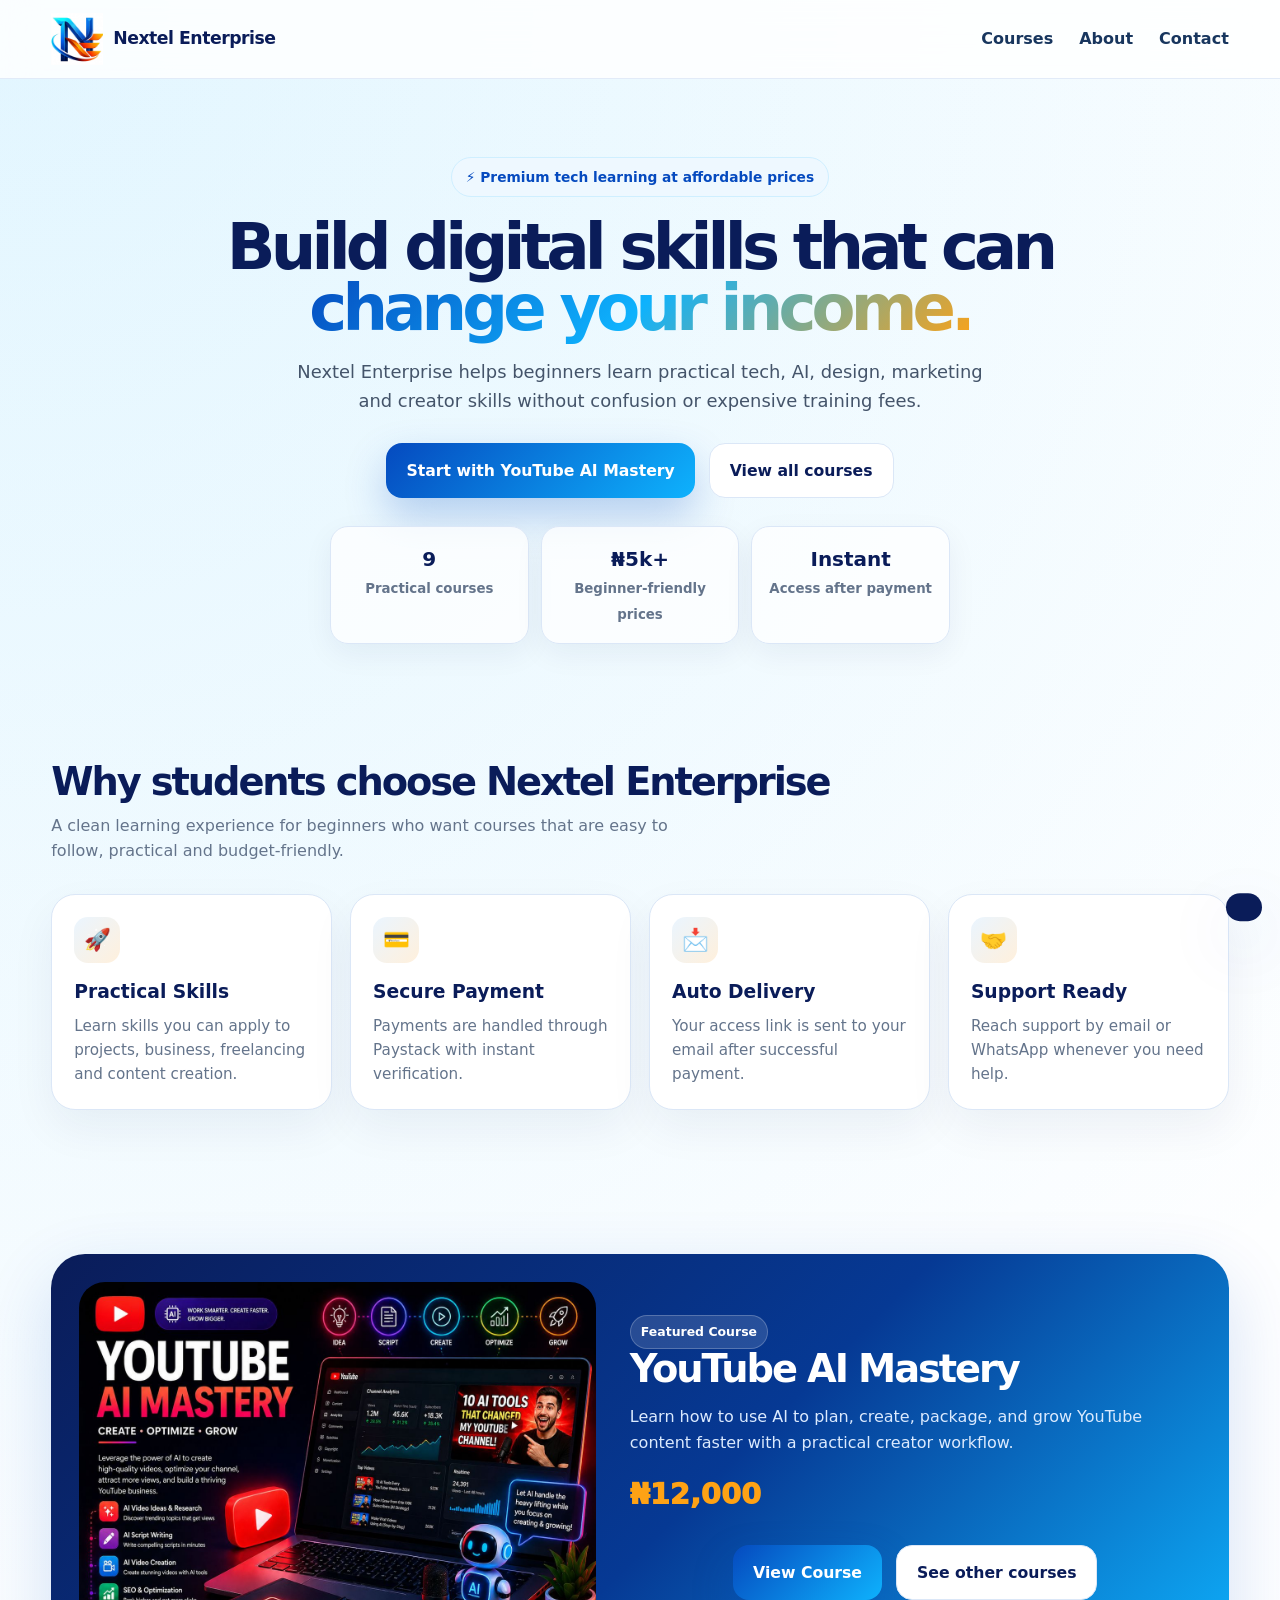
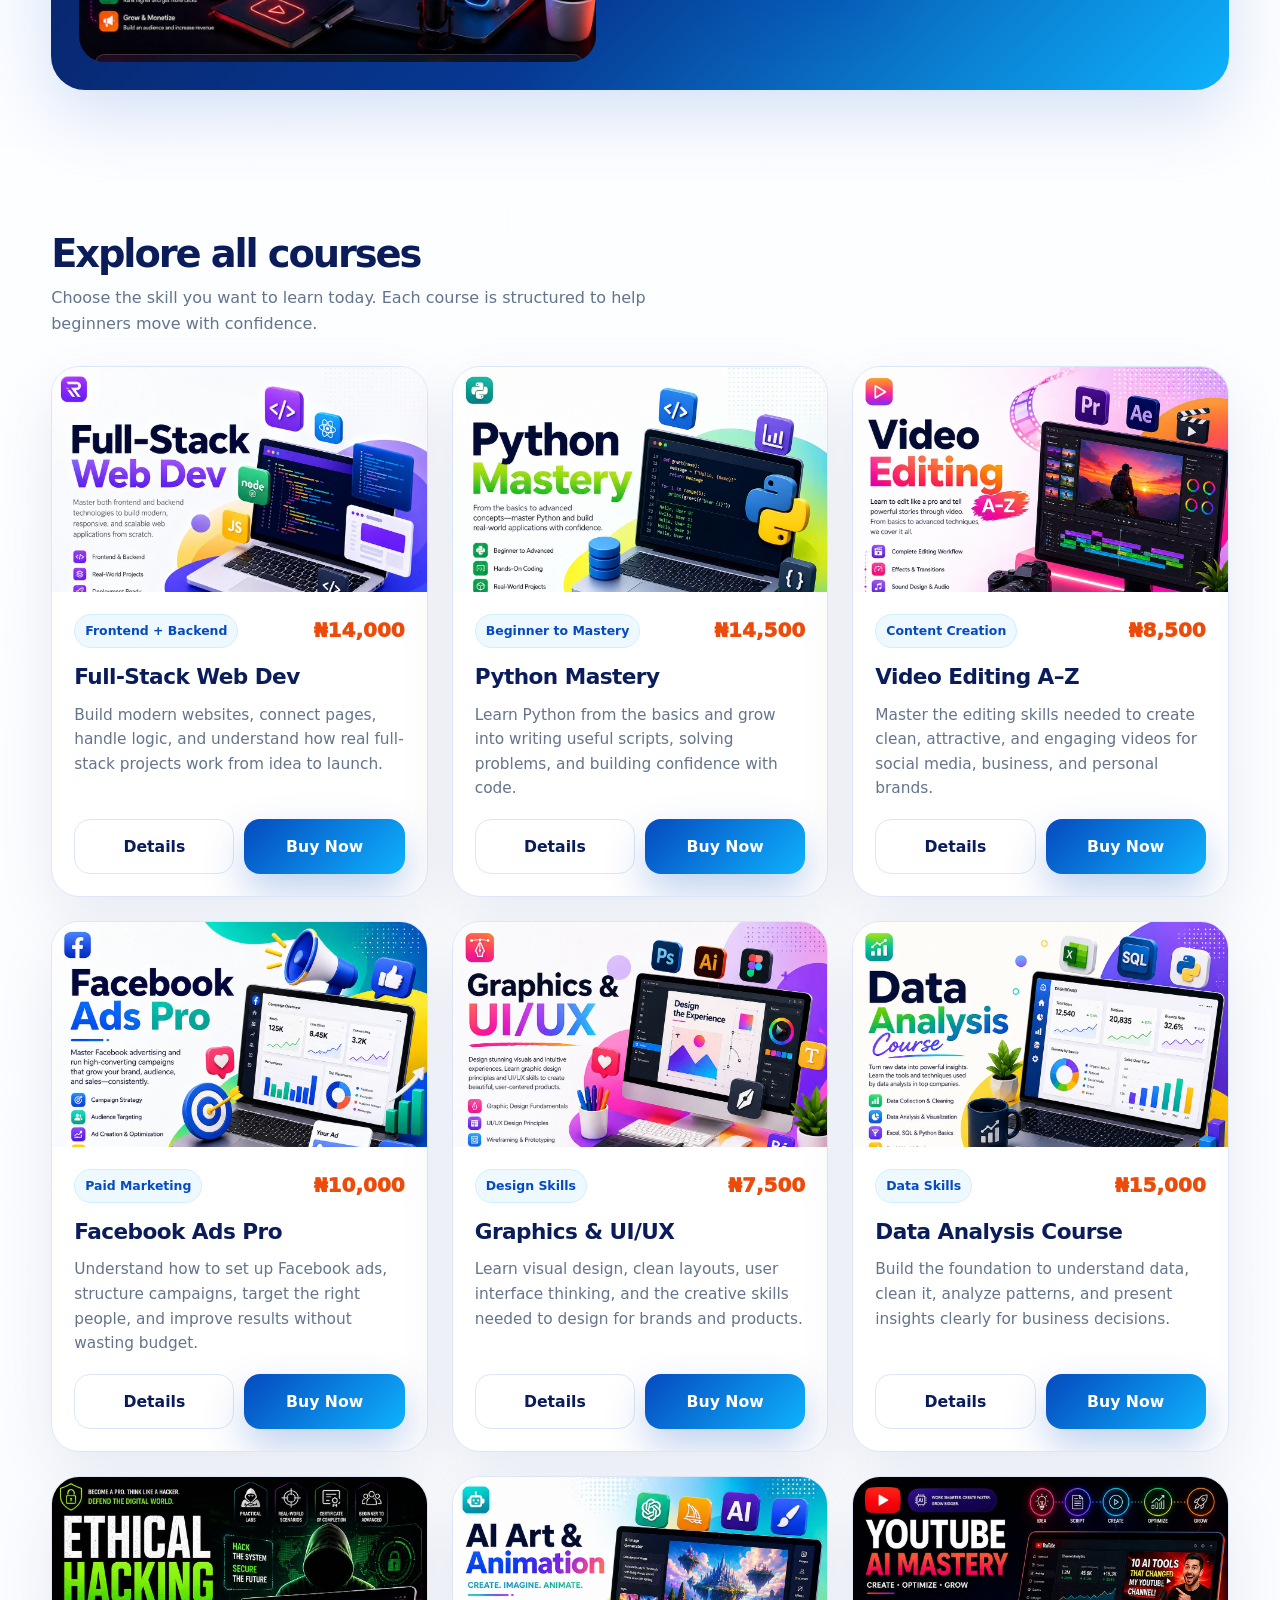
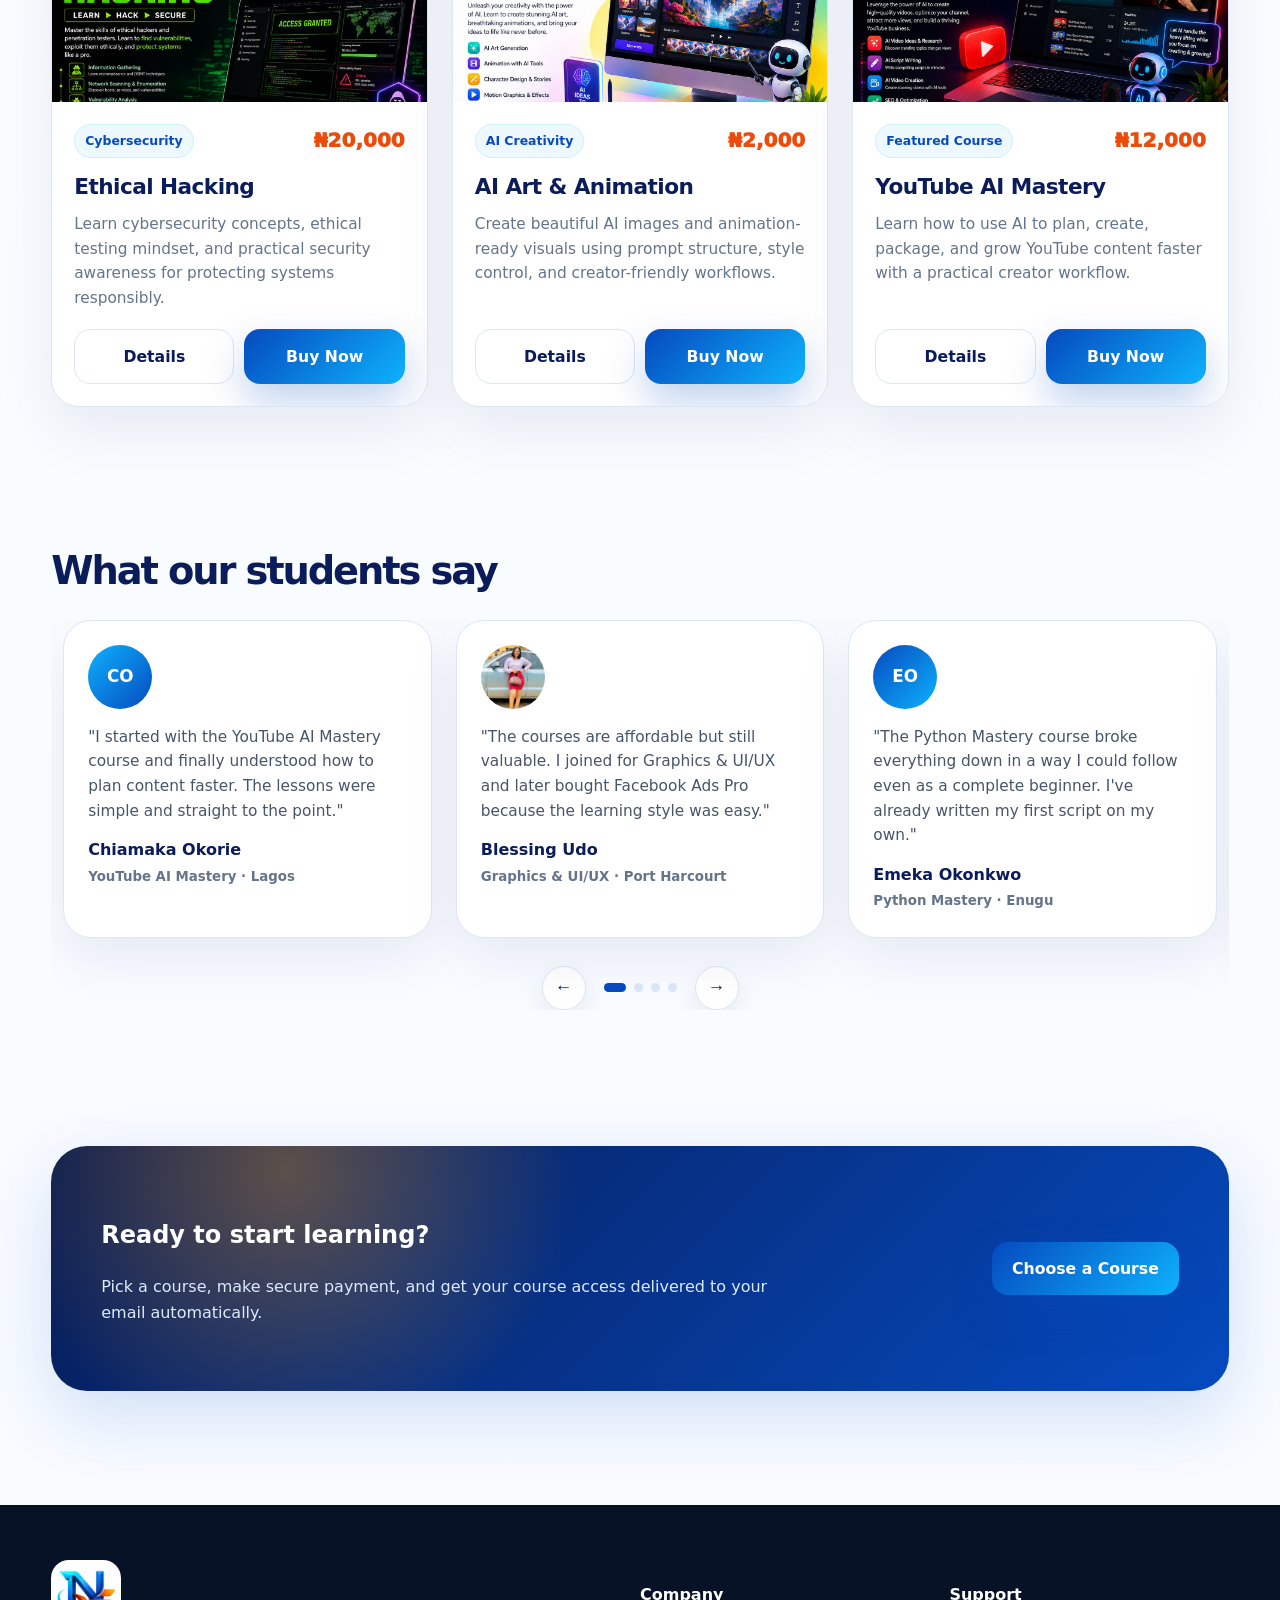
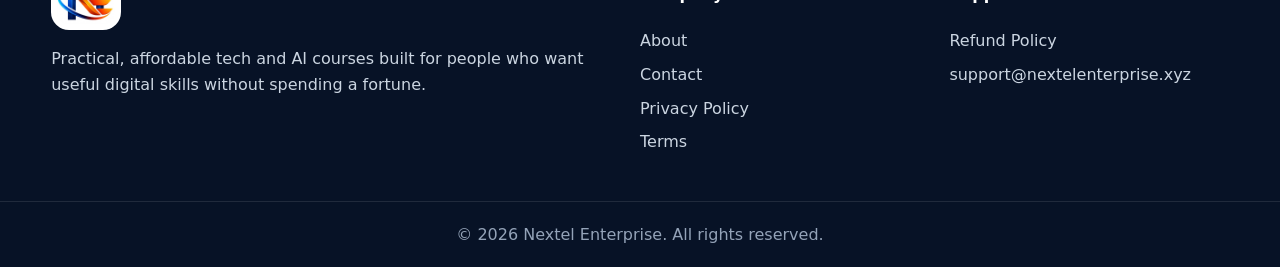
==== index.html @ 2b220c08 "Add files via upload" ====
<!doctype html>
<html lang="en">

<!-- Mirrored from nextelenterprise.xyz/ by HTTrack Website Copier/3.x [XR&CO'2014], Mon, 29 Jun 2026 17:28:44 GMT -->
<!-- Added by HTTrack --><meta http-equiv="content-type" content="text/html;charset=UTF-8" /><!-- /Added by HTTrack -->
<head>
  <meta charset="utf-8">
  <meta name="viewport" content="width=device-width, initial-scale=1">
  <title>Nextel Enterprise - Affordable Tech &amp; AI Courses</title>
  <meta name="description" content="Affordable tech and AI courses from Nextel Enterprise. Learn practical skills in web development, Python, video editing, Facebook ads, UI/UX, data analysis, ethical hacking and YouTube AI.">
  <meta name="theme-color" content="#054ABF">
  <meta property="og:title" content="Nextel Enterprise - Affordable Tech &amp; AI Courses">
  <meta property="og:description" content="Affordable tech and AI courses from Nextel Enterprise. Learn practical skills in web development, Python, video editing, Facebook ads, UI/UX, data analysis, ethical hacking and YouTube AI.">
  <meta property="og:image" content="assets/images/logo.png">
  <meta property="og:url" content="index.html">
  <meta property="og:type" content="website">
  <link rel="apple-touch-icon" sizes="180x180" href="assets/favicon/apple-touch-icon.png">
  <link rel="icon" type="image/png" sizes="32x32" href="assets/favicon/favicon-32x32.png">
  <link rel="icon" type="image/png" sizes="16x16" href="assets/favicon/favicon-16x16.png">
  <link rel="manifest" href="assets/favicon/site.webmanifest">
  <link rel="shortcut icon" href="assets/favicon/favicon.ico">
  <link rel="stylesheet" href="assets/css/style.css">
  <script src="https://js.paystack.co/v1/inline.js"></script>
</head>
<body>
<header class="site-header">
  <nav class="nav container">
    <a href="index.html" class="brand" aria-label="Nextel Enterprise home"><img src="assets/images/logo.png" alt="Nextel Enterprise logo"><span>Nextel Enterprise</span></a>
    <button class="nav-toggle" type="button" aria-label="Open menu">☰</button>
    <div class="nav-links">
      <a href="index.html#courses">Courses</a><a href="about.html">About</a><a href="contact.html">Contact</a>
    </div>
  </nav>
</header>
<main>
<section class="hero">
  <div class="container hero-grid">
    <div>
      <span class="eyebrow">⚡ Premium tech learning at affordable prices</span>
      <h1>Build digital skills that can <span>change your income.</span></h1>
      <p>Nextel Enterprise helps beginners learn practical tech, AI, design, marketing and creator skills without confusion or expensive training fees.</p>
      <div class="hero-actions"><a class="btn btn-primary" href="#featured">Start with YouTube AI Mastery</a><a class="btn btn-light" href="#courses">View all courses</a></div>
      <div class="stats"><div class="stat"><b>9</b><small>Practical courses</small></div><div class="stat"><b>₦5k+</b><small>Beginner-friendly prices</small></div><div class="stat"><b>Instant</b><small>Access after payment</small></div></div>
    </div>
  </div>
</section>
<section class="section">
  <div class="container">
    <div class="section-head"><div><h2>Why students choose Nextel Enterprise</h2><p class="lead">A clean learning experience for beginners who want courses that are easy to follow, practical and budget-friendly.</p></div></div>
    <div class="feature-grid">
      <div class="feature"><div class="icon">🚀</div><h3>Practical Skills</h3><p>Learn skills you can apply to projects, business, freelancing and content creation.</p></div>
      <div class="feature"><div class="icon">💳</div><h3>Secure Payment</h3><p>Payments are handled through Paystack with instant verification.</p></div>
      <div class="feature"><div class="icon">📩</div><h3>Auto Delivery</h3><p>Your access link is sent to your email after successful payment.</p></div>
      <div class="feature"><div class="icon">🤝</div><h3>Support Ready</h3><p>Reach support by email or WhatsApp whenever you need help.</p></div>
    </div>
  </div>
</section>
<section class="section" id="featured"><div class="container featured"><img class="js-lightbox" src="assets/images/youtube-ai-mastery.jpg" alt="YouTube AI Mastery"><div><span class="badge">Featured Course</span><h2>YouTube AI Mastery</h2><p>Learn how to use AI to plan, create, package, and grow YouTube content faster with a practical creator workflow.</p><div class="price">₦12,000</div><div class="hero-actions"><a class="btn btn-primary" href="product6c25.html?course=youtube-ai-mastery">View Course</a><a class="btn btn-light" href="#courses">See other courses</a></div></div></div></section>
<section class="section" id="courses">
  <div class="container">
    <div class="section-head"><div><h2>Explore all courses</h2><p class="lead">Choose the skill you want to learn today. Each course is structured to help beginners move with confidence.</p></div></div>
    <div class="courses-grid">
            <article class="course-card">
        <img class="course-img js-lightbox" src="assets/images/full-stack-web-dev.jpg" alt="Full-Stack Web Dev course image">
        <div class="course-body"><div class="course-top"><span class="badge">Frontend + Backend</span><span class="price">₦14,000</span></div><h3>Full-Stack Web Dev</h3><p>Build modern websites, connect pages, handle logic, and understand how real full-stack projects work from idea to launch.</p><div class="course-actions"><a class="btn btn-light" href="product6163.html?course=full-stack-web-dev">Details</a><a class="btn btn-primary" href="product6163.html?course=full-stack-web-dev#checkout">Buy Now</a></div></div>
      </article>
            <article class="course-card">
        <img class="course-img js-lightbox" src="assets/images/python-mastery.jpg" alt="Python Mastery course image">
        <div class="course-body"><div class="course-top"><span class="badge">Beginner to Mastery</span><span class="price">₦14,500</span></div><h3>Python Mastery</h3><p>Learn Python from the basics and grow into writing useful scripts, solving problems, and building confidence with code.</p><div class="course-actions"><a class="btn btn-light" href="productb296.html?course=python-mastery">Details</a><a class="btn btn-primary" href="productb296.html?course=python-mastery#checkout">Buy Now</a></div></div>
      </article>
            <article class="course-card">
        <img class="course-img js-lightbox" src="assets/images/video-editing-az.jpg" alt="Video Editing A–Z course image">
        <div class="course-body"><div class="course-top"><span class="badge">Content Creation</span><span class="price">₦8,500</span></div><h3>Video Editing A–Z</h3><p>Master the editing skills needed to create clean, attractive, and engaging videos for social media, business, and personal brands.</p><div class="course-actions"><a class="btn btn-light" href="productea76.html?course=video-editing-az">Details</a><a class="btn btn-primary" href="productea76.html?course=video-editing-az#checkout">Buy Now</a></div></div>
      </article>
            <article class="course-card">
        <img class="course-img js-lightbox" src="assets/images/facebook-ads-pro.jpg" alt="Facebook Ads Pro course image">
        <div class="course-body"><div class="course-top"><span class="badge">Paid Marketing</span><span class="price">₦10,000</span></div><h3>Facebook Ads Pro</h3><p>Understand how to set up Facebook ads, structure campaigns, target the right people, and improve results without wasting budget.</p><div class="course-actions"><a class="btn btn-light" href="product3ab4.html?course=facebook-ads-pro">Details</a><a class="btn btn-primary" href="product3ab4.html?course=facebook-ads-pro#checkout">Buy Now</a></div></div>
      </article>
            <article class="course-card">
        <img class="course-img js-lightbox" src="assets/images/graphics-ui-ux.jpg" alt="Graphics &amp; UI/UX course image">
        <div class="course-body"><div class="course-top"><span class="badge">Design Skills</span><span class="price">₦7,500</span></div><h3>Graphics &amp; UI/UX</h3><p>Learn visual design, clean layouts, user interface thinking, and the creative skills needed to design for brands and products.</p><div class="course-actions"><a class="btn btn-light" href="product063f.html?course=graphics-ui-ux">Details</a><a class="btn btn-primary" href="product063f.html?course=graphics-ui-ux#checkout">Buy Now</a></div></div>
      </article>
            <article class="course-card">
        <img class="course-img js-lightbox" src="assets/images/data-analysis-course.jpg" alt="Data Analysis Course course image">
        <div class="course-body"><div class="course-top"><span class="badge">Data Skills</span><span class="price">₦15,000</span></div><h3>Data Analysis Course</h3><p>Build the foundation to understand data, clean it, analyze patterns, and present insights clearly for business decisions.</p><div class="course-actions"><a class="btn btn-light" href="product6f91.html?course=data-analysis-course">Details</a><a class="btn btn-primary" href="product6f91.html?course=data-analysis-course#checkout">Buy Now</a></div></div>
      </article>
            <article class="course-card">
        <img class="course-img js-lightbox" src="assets/images/ethical-hacking.jpg" alt="Ethical Hacking course image">
        <div class="course-body"><div class="course-top"><span class="badge">Cybersecurity</span><span class="price">₦20,000</span></div><h3>Ethical Hacking</h3><p>Learn cybersecurity concepts, ethical testing mindset, and practical security awareness for protecting systems responsibly.</p><div class="course-actions"><a class="btn btn-light" href="productf786.html?course=ethical-hacking">Details</a><a class="btn btn-primary" href="productf786.html?course=ethical-hacking#checkout">Buy Now</a></div></div>
      </article>
            <article class="course-card">
        <img class="course-img js-lightbox" src="assets/images/ai-art-animation.jpg" alt="AI Art &amp; Animation course image">
        <div class="course-body"><div class="course-top"><span class="badge">AI Creativity</span><span class="price">₦2,000</span></div><h3>AI Art &amp; Animation</h3><p>Create beautiful AI images and animation-ready visuals using prompt structure, style control, and creator-friendly workflows.</p><div class="course-actions"><a class="btn btn-light" href="product73f9.html?course=ai-art-animation">Details</a><a class="btn btn-primary" href="product73f9.html?course=ai-art-animation#checkout">Buy Now</a></div></div>
      </article>
            <article class="course-card">
        <img class="course-img js-lightbox" src="assets/images/youtube-ai-mastery.jpg" alt="YouTube AI Mastery course image">
        <div class="course-body"><div class="course-top"><span class="badge">Featured Course</span><span class="price">₦12,000</span></div><h3>YouTube AI Mastery</h3><p>Learn how to use AI to plan, create, package, and grow YouTube content faster with a practical creator workflow.</p><div class="course-actions"><a class="btn btn-light" href="product6c25.html?course=youtube-ai-mastery">Details</a><a class="btn btn-primary" href="product6c25.html?course=youtube-ai-mastery#checkout">Buy Now</a></div></div>
      </article>
          </div>
  </div>
</section>
<section class="section testimonials-section">
  <div class="container">
    <div class="section-head"><div><h2>What our students say</h2></div></div>
    <div class="testimonial-slider-wrap">
      <div class="testimonial-track" id="testimonialTrack">

        <div class="testimonial-slide">
          <div class="testimonial-card">
            <div class="testimonial-avatar" style="background:linear-gradient(135deg,#0EB2FD,#054ABF)">CO</div>
            <div class="testimonial-body">
              <p>"I started with the YouTube AI Mastery course and finally understood how to plan content faster. The lessons were simple and straight to the point."</p>
              <div class="testimonial-author"><b>Chiamaka Okorie</b><small>YouTube AI Mastery &middot; Lagos</small></div>
            </div>
          </div>
        </div>

        <div class="testimonial-slide">
          <div class="testimonial-card">
            <img src="assets/images/testimony2.jpg" alt="Blessing Udo">
            <div class="testimonial-body">
              <p>"The courses are affordable but still valuable. I joined for Graphics &amp; UI/UX and later bought Facebook Ads Pro because the learning style was easy."</p>
              <div class="testimonial-author"><b>Blessing Udo</b><small>Graphics &amp; UI/UX &middot; Port Harcourt</small></div>
            </div>
          </div>
        </div>

        <div class="testimonial-slide">
          <div class="testimonial-card">
            <div class="testimonial-avatar" style="background:linear-gradient(135deg,#054ABF,#0EB2FD)">EO</div>
            <div class="testimonial-body">
              <p>"The Python Mastery course broke everything down in a way I could follow even as a complete beginner. I've already written my first script on my own."</p>
              <div class="testimonial-author"><b>Emeka Okonkwo</b><small>Python Mastery &middot; Enugu</small></div>
            </div>
          </div>
        </div>

        <div class="testimonial-slide">
          <div class="testimonial-card">
            <div class="testimonial-avatar" style="background:linear-gradient(135deg,#EB4C0B,#FEA215)">FA</div>
            <div class="testimonial-body">
              <p>"I enrolled in the Video Editing A–Z course and within two weeks I was editing reels for small businesses around me. Money well spent."</p>
              <div class="testimonial-author"><b>Fatima Abubakar</b><small>Video Editing A–Z &middot; Abuja</small></div>
            </div>
          </div>
        </div>

        <div class="testimonial-slide">
          <div class="testimonial-card">
            <div class="testimonial-avatar" style="background:linear-gradient(135deg,#0A1C59,#054ABF)">TN</div>
            <div class="testimonial-body">
              <p>"The Data Analysis course gave me a real edge at work. My boss noticed the difference in how I present reports and I got more responsibilities."</p>
              <div class="testimonial-author"><b>Tunde Nwosu</b><small>Data Analysis &middot; Ibadan</small></div>
            </div>
          </div>
        </div>

        <div class="testimonial-slide">
          <div class="testimonial-card">
            <div class="testimonial-avatar" style="background:linear-gradient(135deg,#054ABF,#FEA215)">AO</div>
            <div class="testimonial-body">
              <p>"Facebook Ads Pro changed how I run campaigns for my clothing business. I went from wasting money on boosting posts to running proper ad sets."</p>
              <div class="testimonial-author"><b>Adaeze Onyeka</b><small>Facebook Ads Pro &middot; Onitsha</small></div>
            </div>
          </div>
        </div>

      </div>
      <div class="testimonial-controls">
        <button class="t-btn t-prev" id="tPrev" aria-label="Previous">&#8592;</button>
        <div class="t-dots" id="tDots"></div>
        <button class="t-btn t-next" id="tNext" aria-label="Next">&#8594;</button>
      </div>
    </div>
  </div>
</section>
<section class="cta"><div class="container cta-box"><div><h2>Ready to start learning?</h2><p>Pick a course, make secure payment, and get your course access delivered to your email automatically.</p></div><a class="btn btn-primary" href="#courses">Choose a Course</a></div></section>
</main>
<footer class="footer">
  <div class="container footer-grid">
    <div><img src="assets/images/logo.png" class="footer-logo" alt="Nextel Enterprise"><p>Practical, affordable tech and AI courses built for people who want useful digital skills without spending a fortune.</p></div>
    <div><h4>Company</h4><a href="about.html">About</a><a href="contact.html">Contact</a><a href="privacy.html">Privacy Policy</a><a href="terms.html">Terms</a></div>
    <div><h4>Support</h4><a href="refund.html">Refund Policy</a><a href="mailto:support@nextelenterprise.xyz">support@nextelenterprise.xyz</a></div>
  </div>
  <div class="footer-bottom">© 2026 Nextel Enterprise. All rights reserved.</div>
</footer>
<div id="toast" class="toast"></div>
<script src="assets/js/main.js"></script>
</body>

<!-- Mirrored from nextelenterprise.xyz/ by HTTrack Website Copier/3.x [XR&CO'2014], Mon, 29 Jun 2026 17:29:17 GMT -->
</html>
---- assets/css/style.css ----
:root{--primary:#054ABF;--sky:#0EB2FD;--navy:#0A1C59;--orange:#EB4C0B;--gold:#FEA215;--soft:#F4F8FF;--ink:#071226;--muted:#64748b;--card:#ffffff;--line:#dbe7f7;--shadow:0 24px 70px rgba(5,74,191,.16);--radius:24px}*{box-sizing:border-box}html{scroll-behavior:smooth}body{margin:0;font-family:Inter,ui-sans-serif,system-ui,-apple-system,BlinkMacSystemFont,"Segoe UI",sans-serif;color:var(--ink);background:radial-gradient(circle at top left,rgba(14,178,253,.12),transparent 34%),linear-gradient(180deg,#fff 0,#f7fbff 100%);line-height:1.6}a{text-decoration:none;color:inherit}img{max-width:100%;display:block}.container{width:min(1180px,92%);margin:auto}.site-header{position:sticky;top:0;z-index:50;background:rgba(255,255,255,.82);backdrop-filter:blur(18px);border-bottom:1px solid rgba(219,231,247,.8)}.nav{height:78px;display:flex;align-items:center;justify-content:space-between}.brand{display:flex;align-items:center;gap:10px;font-weight:900;color:var(--navy);letter-spacing:-.03em}.brand img{width:52px;height:52px;object-fit:contain}.brand span{font-size:1.08rem}.nav-links{display:flex;align-items:center;gap:26px;font-weight:700;color:#18365e}.nav-links a:hover{color:var(--primary)}.nav-cta{background:linear-gradient(135deg,var(--primary),var(--sky));color:#fff!important;padding:12px 18px;border-radius:999px;box-shadow:0 12px 28px rgba(5,74,191,.24)}.nav-toggle{display:none;border:0;background:var(--navy);color:#fff;border-radius:12px;padding:10px 12px;font-size:1.2rem}.hero{padding:78px 0 46px;position:relative;overflow:hidden}.hero-grid{display:grid;grid-template-columns:1fr;align-items:center;gap:48px;max-width:880px;margin:auto;text-align:center}.eyebrow{display:inline-flex;align-items:center;gap:8px;background:#eef8ff;color:var(--primary);padding:8px 14px;border:1px solid #cfefff;border-radius:999px;font-size:.86rem;font-weight:900}.hero h1{font-size:clamp(2.45rem,5vw,5.4rem);line-height:.96;margin:20px 0 18px;letter-spacing:-.075em;color:var(--navy)}.hero h1 span{background:linear-gradient(135deg,var(--primary),var(--sky),var(--gold));-webkit-background-clip:text;color:transparent}.hero p{font-size:1.12rem;color:#44546a;max-width:720px;margin-left:auto;margin-right:auto}.hero-actions{display:flex;gap:14px;flex-wrap:wrap;margin:28px 0;justify-content:center}.btn{display:inline-flex;align-items:center;justify-content:center;gap:9px;border:0;border-radius:16px;padding:14px 20px;font-weight:900;cursor:pointer;transition:.25s ease;font-size:.98rem}.btn-primary{color:#fff;background:linear-gradient(135deg,var(--primary),var(--sky));box-shadow:0 18px 40px rgba(5,74,191,.25)}.btn-dark{color:#fff;background:var(--navy)}.btn-light{color:var(--navy);background:#fff;border:1px solid var(--line)}.btn:hover{transform:translateY(-2px)}.stats{display:grid;grid-template-columns:repeat(3,1fr);gap:12px;max-width:620px;margin:18px auto 0}.stat{background:rgba(255,255,255,.75);border:1px solid var(--line);border-radius:18px;padding:16px;box-shadow:0 10px 30px rgba(10,28,89,.06)}.stat b{display:block;color:var(--navy);font-size:1.25rem}.stat small{color:var(--muted);font-weight:700}.hero-card{position:relative}.hero-card:before{content:"";position:absolute;inset:35px -18px -18px 35px;background:linear-gradient(135deg,var(--sky),var(--gold));border-radius:32px;filter:blur(1px);opacity:.48}.hero-image{position:relative;border-radius:32px;overflow:hidden;box-shadow:var(--shadow);border:1px solid #fff;background:#fff}.hero-image img{width:100%;height:560px;object-fit:cover}.floating{position:absolute;left:-22px;bottom:36px;background:#fff;border:1px solid var(--line);box-shadow:var(--shadow);border-radius:22px;padding:16px 18px;max-width:250px}.floating b{color:var(--navy)}.section{padding:72px 0}.section-head{display:flex;justify-content:space-between;gap:25px;align-items:end;margin-bottom:30px}.section h2{font-size:clamp(2rem,3vw,3.2rem);line-height:1.02;margin:0;color:var(--navy);letter-spacing:-.055em}.section p.lead{color:var(--muted);max-width:620px;margin:12px 0 0}.feature-grid{display:grid;grid-template-columns:repeat(4,1fr);gap:18px}.feature{background:#fff;border:1px solid var(--line);border-radius:var(--radius);padding:22px;box-shadow:0 18px 45px rgba(10,28,89,.06)}.feature .icon{width:46px;height:46px;border-radius:14px;display:grid;place-items:center;background:linear-gradient(135deg,#eaf5ff,#fff0dc);font-size:1.35rem}.feature h3{margin:14px 0 7px;color:var(--navy)}.feature p{margin:0;color:var(--muted);font-size:.95rem}.courses-grid{display:grid;grid-template-columns:repeat(3,1fr);gap:24px}.course-card{background:#fff;border:1px solid var(--line);border-radius:28px;overflow:hidden;box-shadow:0 24px 60px rgba(10,28,89,.08);display:flex;flex-direction:column}.course-img{height:225px;object-fit:cover;object-position:top center;width:100%;background:#eaf3ff;cursor:zoom-in}.course-body{padding:22px;display:flex;flex-direction:column;flex:1}.course-top{display:flex;justify-content:space-between;gap:12px;align-items:start}.badge{display:inline-flex;background:#eef8ff;color:var(--primary);border:1px solid #cfefff;border-radius:999px;padding:6px 10px;font-size:.78rem;font-weight:900}.price{font-size:1.25rem;font-weight:950;color:var(--orange);white-space:nowrap}.course-card h3{font-size:1.35rem;margin:12px 0 8px;color:var(--navy);letter-spacing:-.025em}.course-card p{color:var(--muted);margin:0 0 18px;font-size:.96rem}.course-actions{margin-top:auto;display:grid;grid-template-columns:1fr 1fr;gap:10px}.featured{display:grid;grid-template-columns:.95fr 1.05fr;gap:34px;align-items:center;background:linear-gradient(135deg,var(--navy),#063994 55%,var(--sky));border-radius:34px;padding:28px;color:#fff;box-shadow:var(--shadow);overflow:hidden}.featured img{border-radius:26px;height:380px;width:100%;object-fit:cover;object-position:top center;cursor:zoom-in}.featured h2{color:#fff}.featured p{color:#dbeafe}.featured .badge{background:rgba(255,255,255,.13);border-color:rgba(255,255,255,.22);color:#fff}.featured .price{color:var(--gold);font-size:1.8rem}.testimonials{display:grid;grid-template-columns:1fr 1fr;gap:24px}.testimonial{background:#fff;border:1px solid var(--line);border-radius:28px;padding:22px;box-shadow:0 20px 55px rgba(10,28,89,.08);display:grid;grid-template-columns:112px 1fr;gap:18px;align-items:center}.testimonial img{width:112px;height:140px;object-fit:cover;object-position:top center;border-radius:22px;cursor:zoom-in}.testimonial p{color:#475569;margin:0 0 10px}.testimonial b{color:var(--navy)}.cta{padding:64px 0}.cta-box{background:radial-gradient(circle at 20% 10%,rgba(254,162,21,.35),transparent 30%),linear-gradient(135deg,#071a52,#054ABF);border-radius:36px;color:#fff;padding:50px;display:flex;justify-content:space-between;gap:28px;align-items:center;box-shadow:var(--shadow)}.cta-box h2{color:#fff}.cta-box p{color:#dbeafe;max-width:680px}.page-hero{padding:64px 0 28px}.content-card{background:#fff;border:1px solid var(--line);border-radius:28px;padding:30px;box-shadow:0 20px 55px rgba(10,28,89,.07)}.product-grid{display:grid;grid-template-columns:.86fr 1.14fr;gap:34px;align-items:start}.product-image{border-radius:30px;overflow:hidden;box-shadow:var(--shadow);border:1px solid var(--line)}.product-image img{width:100%;height:520px;object-fit:cover;object-position:top center;cursor:zoom-in}.product-info h1{font-size:clamp(2.2rem,4vw,4.2rem);line-height:1;margin:12px 0;color:var(--navy);letter-spacing:-.06em}.features-list{list-style:none;padding:0;margin:24px 0;display:grid;gap:11px}.features-list li{background:#f7fbff;border:1px solid var(--line);border-radius:16px;padding:12px 14px;color:#34445c}.features-list li:before{content:"✓";font-weight:900;color:var(--primary);margin-right:8px}.form-grid{display:grid;gap:14px}.form-grid input,.form-grid textarea{width:100%;border:1px solid var(--line);border-radius:16px;padding:14px 15px;font:inherit;outline:none;background:#fff}.form-grid input:focus,.form-grid textarea:focus{border-color:var(--sky);box-shadow:0 0 0 4px rgba(14,178,253,.12)}.checkout-box{background:#fff;border:1px solid var(--line);border-radius:24px;padding:20px;box-shadow:0 18px 45px rgba(10,28,89,.08);margin-top:22px}.footer{background:#071226;color:#cbd5e1;margin-top:50px;padding-top:55px}.footer-grid{display:grid;grid-template-columns:2fr 1fr 1fr;gap:30px}.footer-logo{width:70px;background:#fff;border-radius:18px;padding:6px;margin-bottom:14px}.footer h4{color:#fff}.footer a{display:block;color:#cbd5e1;margin:8px 0}.footer a:hover{color:#fff}.footer-bottom{text-align:center;border-top:1px solid rgba(255,255,255,.1);padding:20px;margin-top:38px;color:#94a3b8}.toast{position:fixed;right:18px;bottom:18px;background:var(--navy);color:#fff;padding:14px 18px;border-radius:16px;box-shadow:var(--shadow);transform:translateY(140%);transition:.25s;z-index:90}.toast.show{transform:translateY(0)}.testimonial-slider-wrap{position:relative;overflow:hidden}.testimonial-track{display:flex;transition:transform .5s ease}.testimonial-slide{flex:0 0 33.3333%;padding:0 12px}.testimonial-card{background:#fff;border:1px solid var(--line);border-radius:28px;padding:24px;box-shadow:0 20px 55px rgba(10,28,89,.08);display:flex;flex-direction:column;gap:16px;height:100%;min-height:260px}.testimonial-card img,.testimonial-avatar{width:64px;height:64px;border-radius:50%;object-fit:cover}.testimonial-avatar{display:grid;place-items:center;color:#fff;font-weight:900;font-size:1.05rem}.testimonial-body p{color:#475569;margin:0 0 14px;font-size:.96rem}.testimonial-author b{display:block;color:var(--navy)}.testimonial-author small{color:var(--muted);font-weight:700}.testimonial-controls{display:flex;align-items:center;justify-content:center;gap:18px;margin-top:28px}.t-btn{width:44px;height:44px;border-radius:50%;border:1px solid var(--line);background:#fff;color:var(--navy);font-size:1.1rem;cursor:pointer;display:grid;place-items:center;box-shadow:0 10px 24px rgba(10,28,89,.08);transition:.25s ease}.t-btn:hover{background:var(--primary);color:#fff;transform:translateY(-2px)}.t-dots{display:flex;gap:8px}.t-dot{width:9px;height:9px;border-radius:50%;background:var(--line);border:0;cursor:pointer;padding:0}.t-dot.active{background:var(--primary);width:22px;border-radius:5px;transition:.25s ease}@media(max-width:900px){.hero-grid,.featured,.product-grid{grid-template-columns:1fr}.courses-grid,.feature-grid{grid-template-columns:repeat(2,1fr)}.hero-image img{height:420px}.section-head,.cta-box{display:block}.floating{position:relative;left:auto;bottom:auto;margin-top:15px}.footer-grid,.testimonials{grid-template-columns:1fr}.testimonial-slide{flex:0 0 50%}.nav-toggle{display:block}.nav-links{position:absolute;top:78px;left:4%;right:4%;background:#fff;border:1px solid var(--line);box-shadow:var(--shadow);border-radius:22px;padding:18px;display:none;flex-direction:column;align-items:flex-start}.nav-links.open{display:flex}}@media(max-width:560px){.courses-grid,.feature-grid,.stats{grid-template-columns:1fr}.hero{padding-top:48px}.hero h1{font-size:2.75rem}.course-actions{grid-template-columns:1fr}.cta-box{padding:30px}.testimonial{grid-template-columns:1fr}.testimonial-slide{flex:0 0 100%}.product-image img{height:330px}.brand span{display:none}}
.lightbox-modal{position:fixed;inset:0;background:rgba(7,18,38,.88);z-index:200;display:none;align-items:center;justify-content:center;padding:24px}.lightbox-modal.open{display:flex}.lightbox-modal img{max-width:min(96vw,1100px);max-height:86vh;border-radius:18px;box-shadow:0 24px 70px rgba(0,0,0,.35);background:#fff}.lightbox-close{position:absolute;top:18px;right:20px;width:46px;height:46px;border:0;border-radius:999px;background:#fff;color:var(--navy);font-size:30px;line-height:1;cursor:pointer;box-shadow:0 12px 28px rgba(0,0,0,.2)}.lightbox-caption{position:absolute;left:24px;right:24px;bottom:18px;text-align:center;color:#fff;font-weight:800;text-shadow:0 2px 12px rgba(0,0,0,.6)}
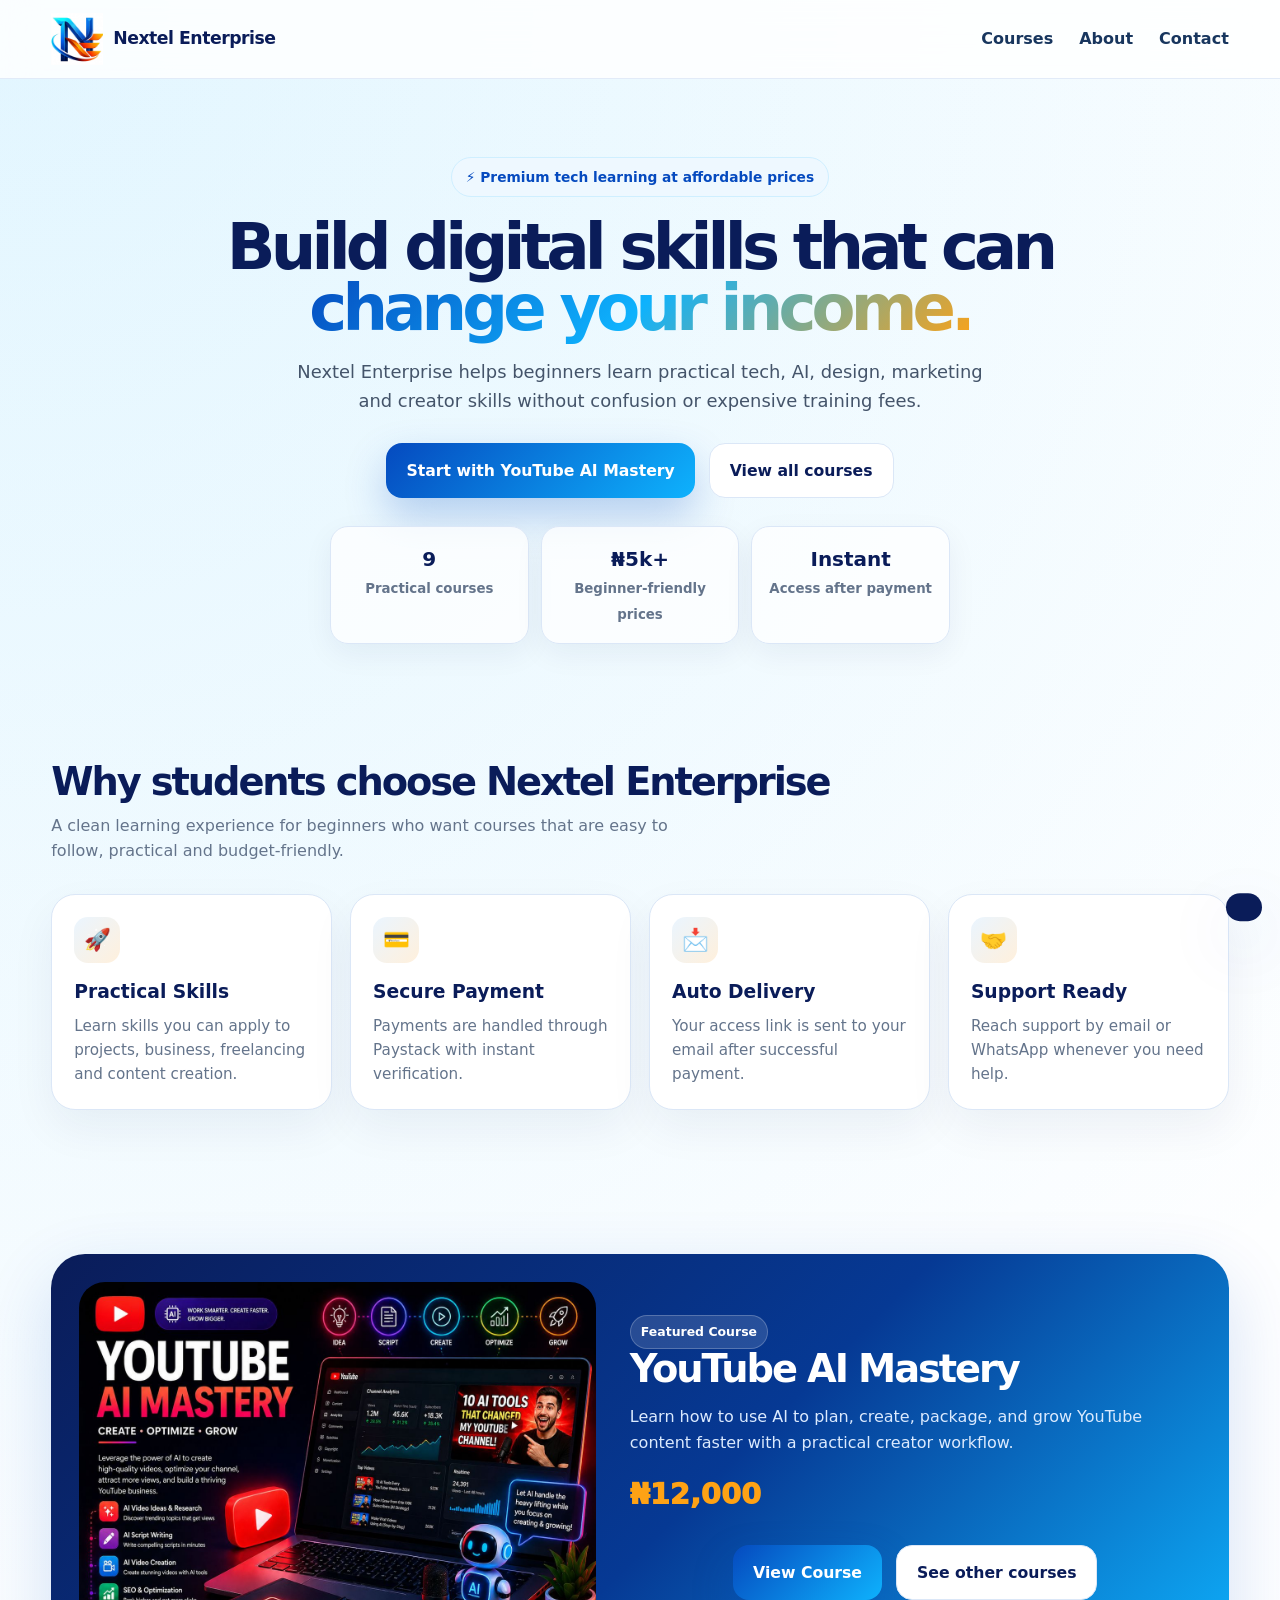
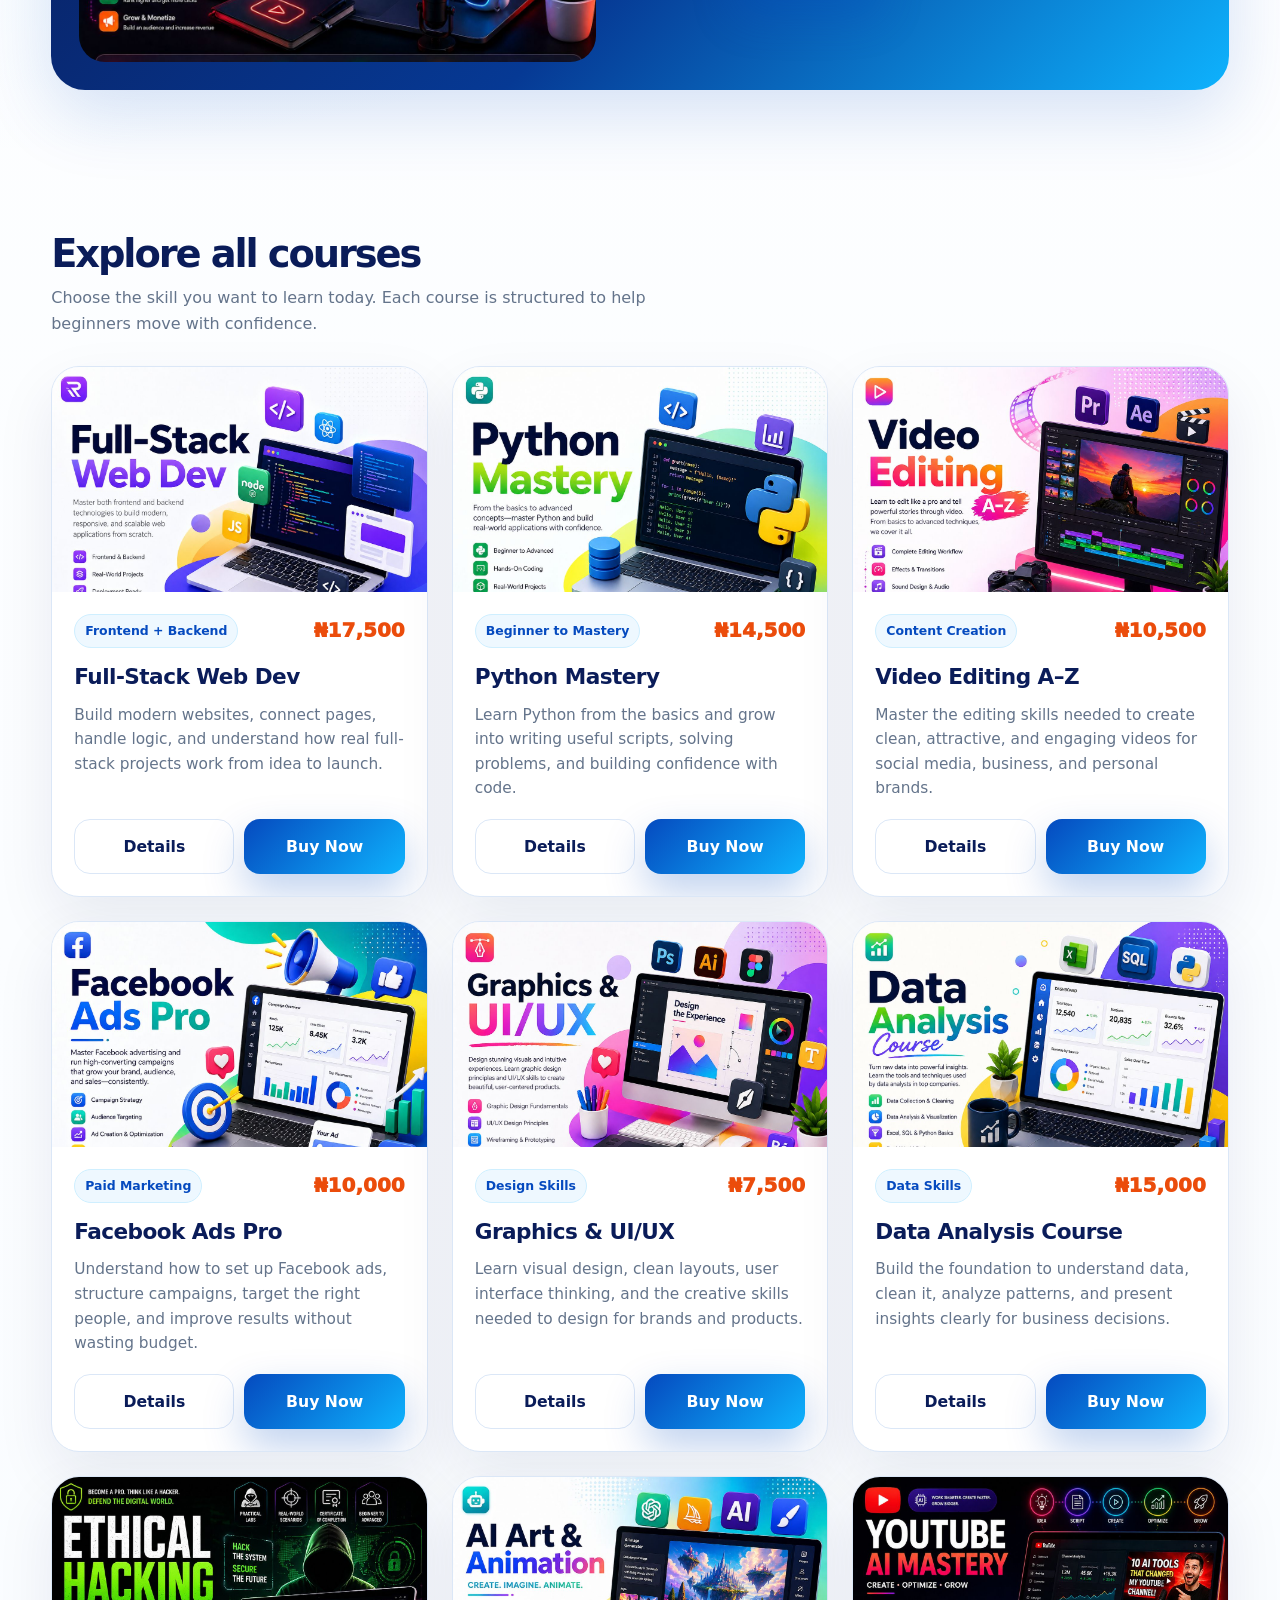
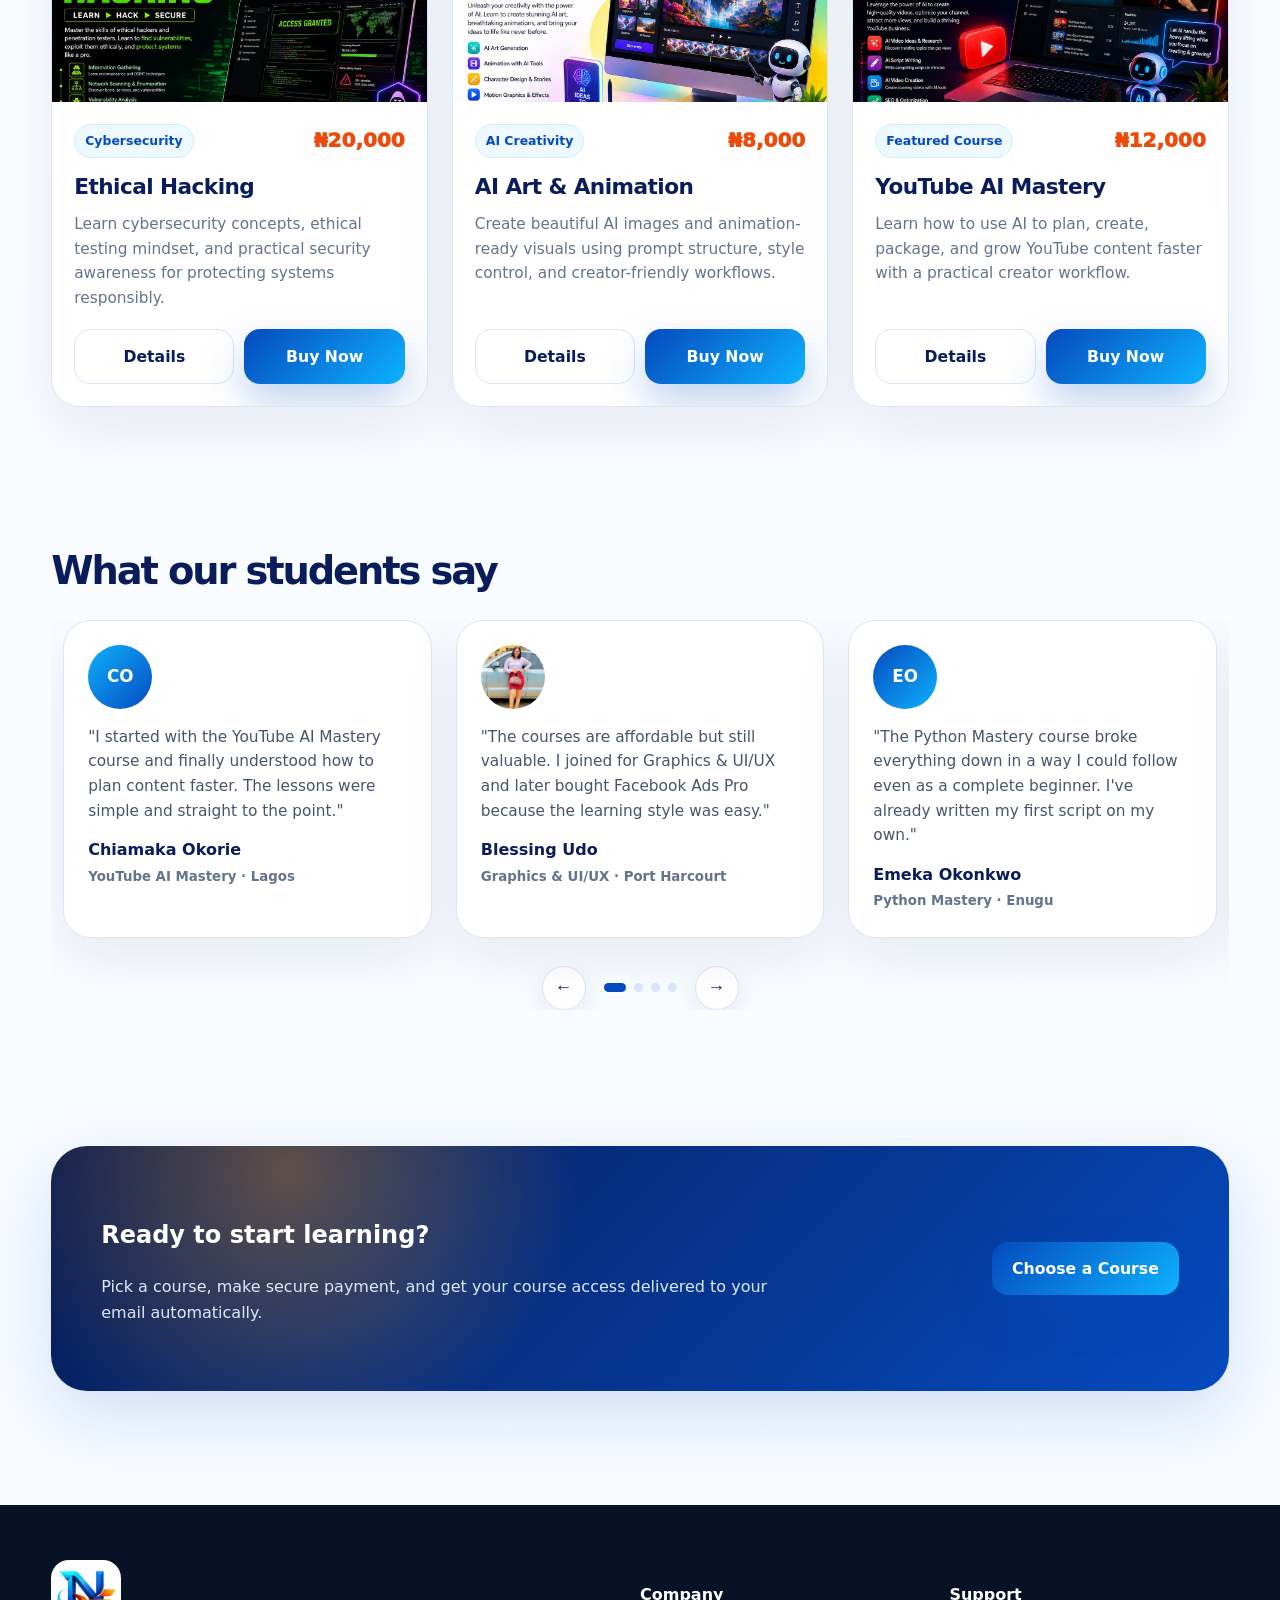
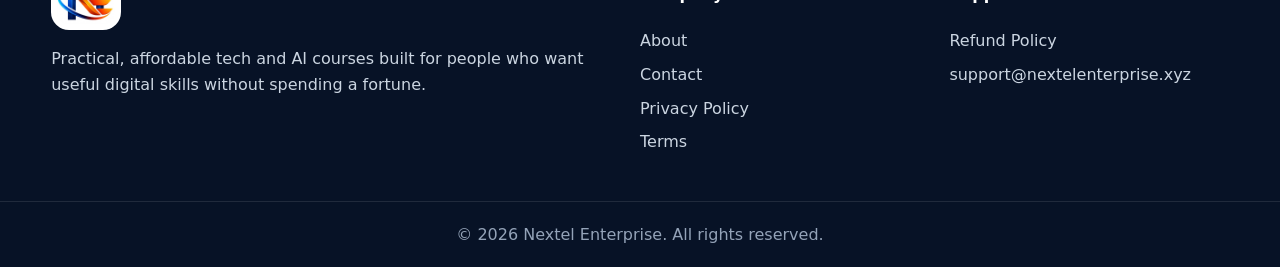
==== commit 17587250: "Update course prices in index.html" ====
--- a/index.html
+++ b/index.html
@@ -62,7 +62,7 @@
     <div class="courses-grid">
             <article class="course-card">
         <img class="course-img js-lightbox" src="assets/images/full-stack-web-dev.jpg" alt="Full-Stack Web Dev course image">
-        <div class="course-body"><div class="course-top"><span class="badge">Frontend + Backend</span><span class="price">₦14,000</span></div><h3>Full-Stack Web Dev</h3><p>Build modern websites, connect pages, handle logic, and understand how real full-stack projects work from idea to launch.</p><div class="course-actions"><a class="btn btn-light" href="product6163.html?course=full-stack-web-dev">Details</a><a class="btn btn-primary" href="product6163.html?course=full-stack-web-dev#checkout">Buy Now</a></div></div>
+        <div class="course-body"><div class="course-top"><span class="badge">Frontend + Backend</span><span class="price">₦17,500</span></div><h3>Full-Stack Web Dev</h3><p>Build modern websites, connect pages, handle logic, and understand how real full-stack projects work from idea to launch.</p><div class="course-actions"><a class="btn btn-light" href="product6163.html?course=full-stack-web-dev">Details</a><a class="btn btn-primary" href="product6163.html?course=full-stack-web-dev#checkout">Buy Now</a></div></div>
       </article>
             <article class="course-card">
         <img class="course-img js-lightbox" src="assets/images/python-mastery.jpg" alt="Python Mastery course image">
@@ -70,7 +70,7 @@
       </article>
             <article class="course-card">
         <img class="course-img js-lightbox" src="assets/images/video-editing-az.jpg" alt="Video Editing A–Z course image">
-        <div class="course-body"><div class="course-top"><span class="badge">Content Creation</span><span class="price">₦8,500</span></div><h3>Video Editing A–Z</h3><p>Master the editing skills needed to create clean, attractive, and engaging videos for social media, business, and personal brands.</p><div class="course-actions"><a class="btn btn-light" href="productea76.html?course=video-editing-az">Details</a><a class="btn btn-primary" href="productea76.html?course=video-editing-az#checkout">Buy Now</a></div></div>
+        <div class="course-body"><div class="course-top"><span class="badge">Content Creation</span><span class="price">₦10,500</span></div><h3>Video Editing A–Z</h3><p>Master the editing skills needed to create clean, attractive, and engaging videos for social media, business, and personal brands.</p><div class="course-actions"><a class="btn btn-light" href="productea76.html?course=video-editing-az">Details</a><a class="btn btn-primary" href="productea76.html?course=video-editing-az#checkout">Buy Now</a></div></div>
       </article>
             <article class="course-card">
         <img class="course-img js-lightbox" src="assets/images/facebook-ads-pro.jpg" alt="Facebook Ads Pro course image">
@@ -90,7 +90,7 @@
       </article>
             <article class="course-card">
         <img class="course-img js-lightbox" src="assets/images/ai-art-animation.jpg" alt="AI Art &amp; Animation course image">
-        <div class="course-body"><div class="course-top"><span class="badge">AI Creativity</span><span class="price">₦2,000</span></div><h3>AI Art &amp; Animation</h3><p>Create beautiful AI images and animation-ready visuals using prompt structure, style control, and creator-friendly workflows.</p><div class="course-actions"><a class="btn btn-light" href="product73f9.html?course=ai-art-animation">Details</a><a class="btn btn-primary" href="product73f9.html?course=ai-art-animation#checkout">Buy Now</a></div></div>
+        <div class="course-body"><div class="course-top"><span class="badge">AI Creativity</span><span class="price">₦8,000</span></div><h3>AI Art &amp; Animation</h3><p>Create beautiful AI images and animation-ready visuals using prompt structure, style control, and creator-friendly workflows.</p><div class="course-actions"><a class="btn btn-light" href="product73f9.html?course=ai-art-animation">Details</a><a class="btn btn-primary" href="product73f9.html?course=ai-art-animation#checkout">Buy Now</a></div></div>
       </article>
             <article class="course-card">
         <img class="course-img js-lightbox" src="assets/images/youtube-ai-mastery.jpg" alt="YouTube AI Mastery course image">
